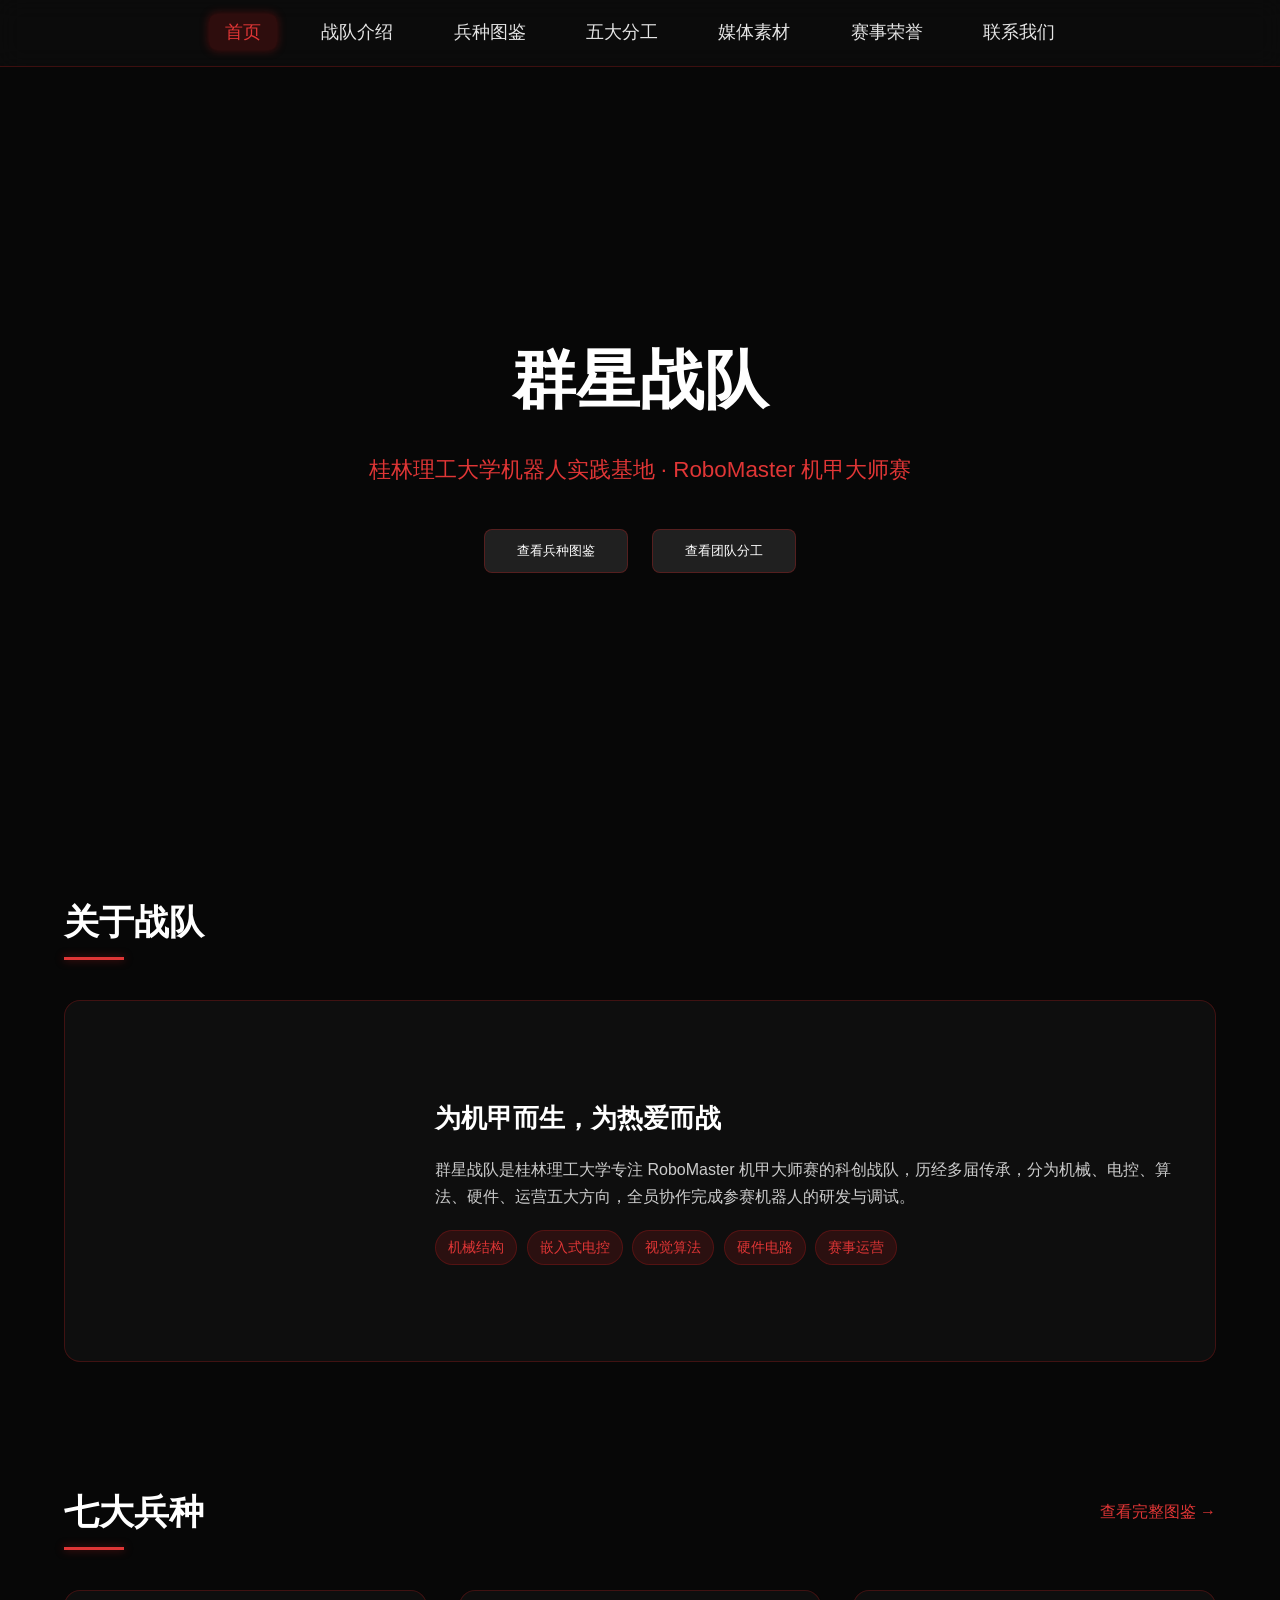
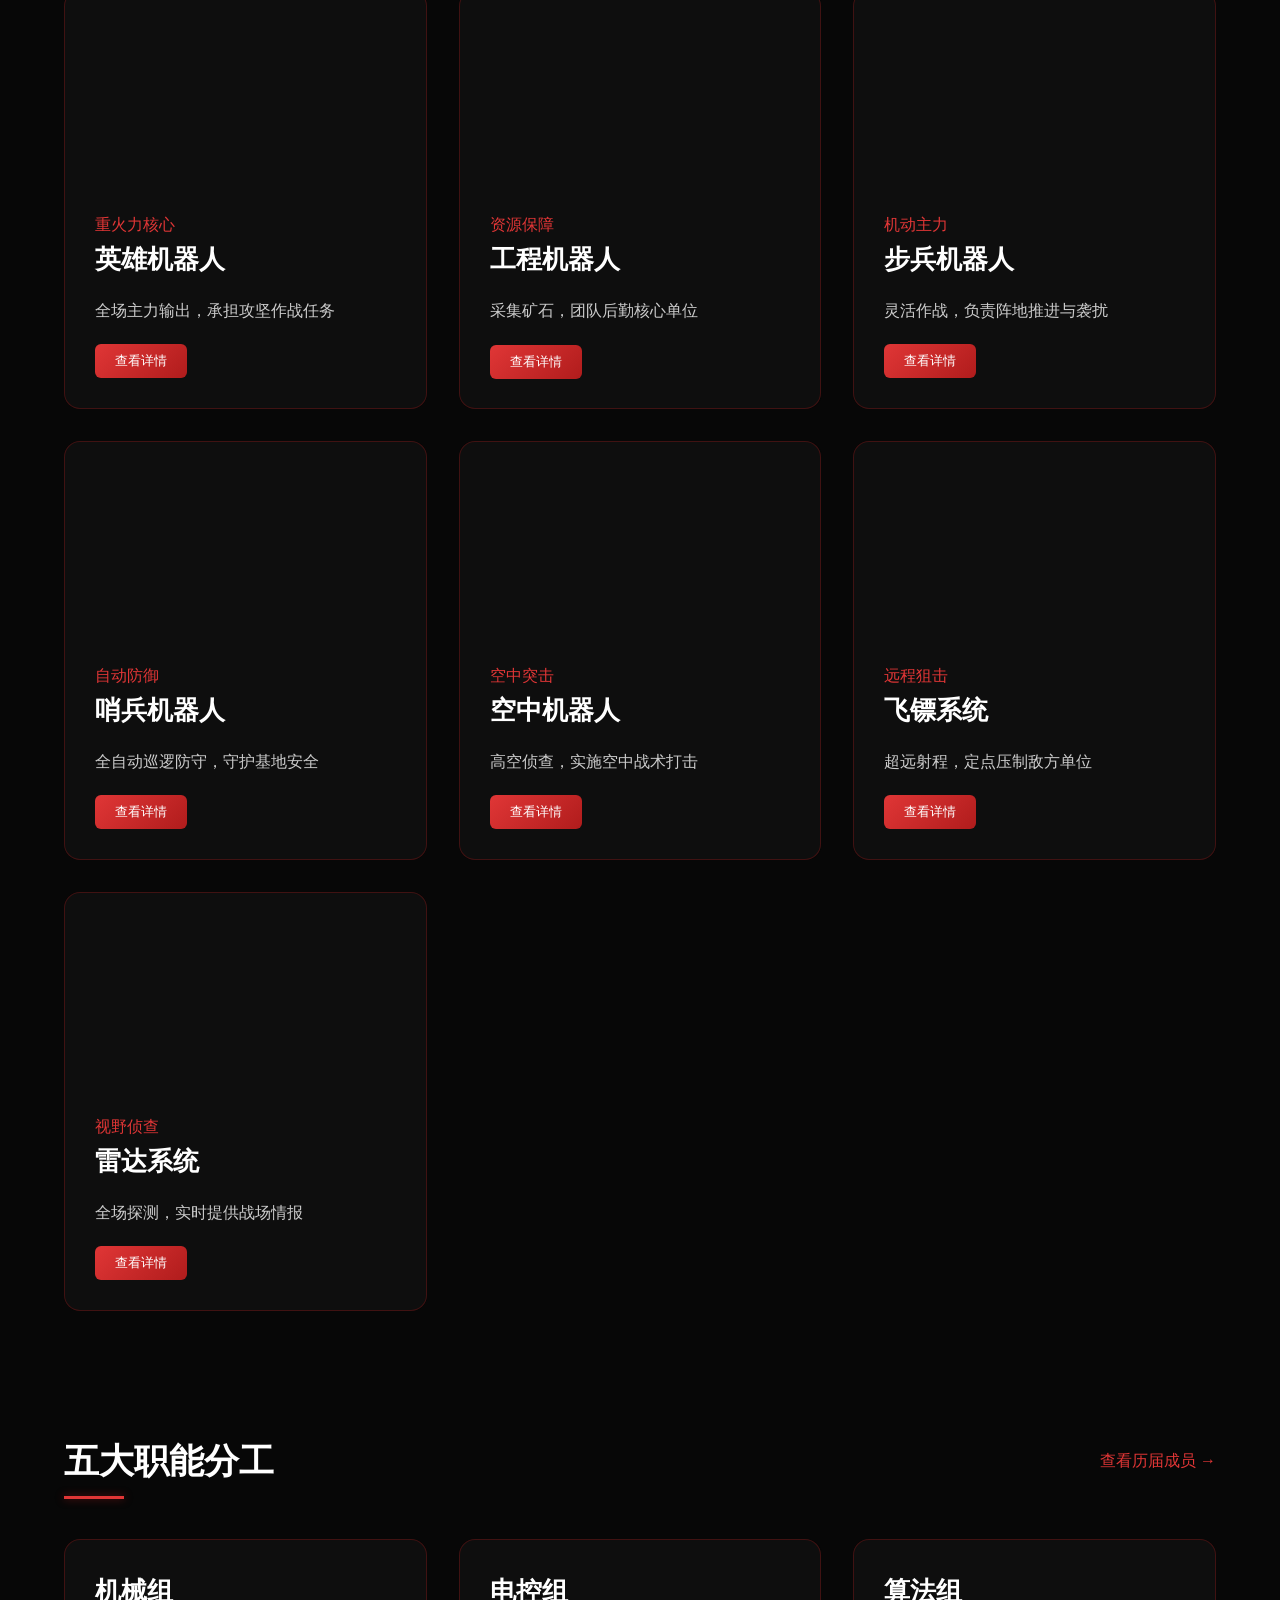
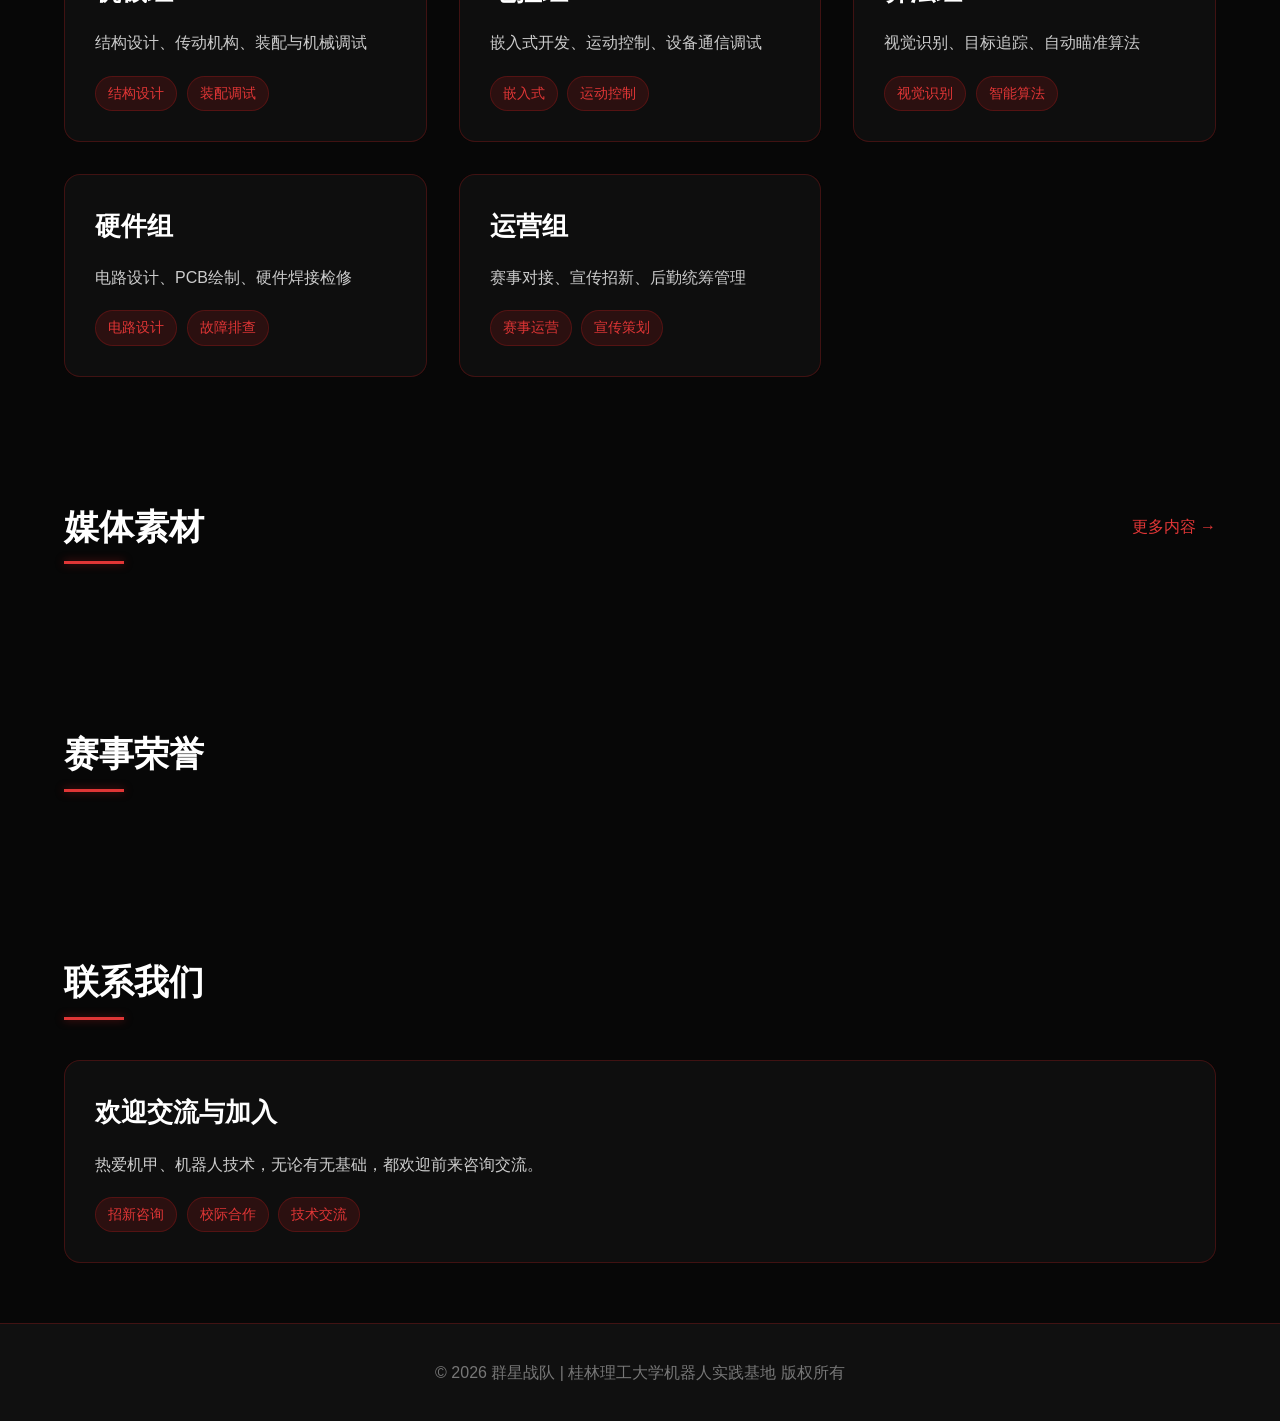
==== index.html @ fbb429b9 "Update index.html" ====
<!DOCTYPE html> 
<html lang="zh-CN">
<head>
    <meta charset="UTF-8">
    <meta name="viewport" content="width=device-width, initial-scale=1.0">
    <title>群星战队 | 桂林理工大学机器人实践基地</title>
    <link rel="stylesheet" href="style.css">
</head>
<body>
<header>
    <nav>
        <a href="#home" class="active">首页</a>
        <a href="#team">战队介绍</a>
        <a href="robots.html">兵种图鉴</a>
        <a href="members.html">五大分工</a>
        <a href="#media">媒体素材</a>
        <a href="#honor">赛事荣誉</a>
        <a href="#contact">联系我们</a>
    </nav>
</header>

<section id="home" style="min-height: 85vh; display: flex; flex-direction: column; align-items: center; justify-content: center; text-align: center; padding: 2rem;">
    <h1 style="font-size: 4rem; color: #fff; margin-bottom: 1rem;">群星战队</h1>
    <p style="font-size: 1.4rem; color: #e03636; margin-bottom: 2.5rem;">桂林理工大学机器人实践基地 · RoboMaster 机甲大师赛</p>
    <div style="display: flex; gap: 1.5rem; flex-wrap: wrap;">
        <button class="btn-secondary" onclick="location.href='robots.html'">查看兵种图鉴</button>
        <button class="btn-secondary" onclick="location.href='members.html'">查看团队分工</button>
    </div>
</section>

<section id="team">
    <div class="section-head">
        <h2 class="section-title">关于战队</h2>
    </div>
    <div class="common-card" style="display: flex; gap: 2.5rem; flex-wrap: wrap; align-items: center;">
        <div style="width: 300px; height: 300px; border-radius: 12px; background: url(图片文件夹/战队图.png) center/cover;"></div>
        <div style="flex: 1; min-width: 300px;">
            <h3 class="card-title">为机甲而生，为热爱而战</h3>
            <p class="card-desc">群星战队是桂林理工大学专注 RoboMaster 机甲大师赛的科创战队，历经多届传承，分为机械、电控、算法、硬件、运营五大方向，全员协作完成参赛机器人的研发与调试。</p>
            <div class="tag-group">
                <span class="tag">机械结构</span>
                <span class="tag">嵌入式电控</span>
                <span class="tag">视觉算法</span>
                <span class="tag">硬件电路</span>
                <span class="tag">赛事运营</span>
            </div>
        </div>
    </div>
</section>

<section id="robot">
    <div class="section-head">
        <h2 class="section-title">七大兵种</h2>
        <a href="robots.html" class="more-link">查看完整图鉴 →</a>
    </div>
    <div class="grid-layout">
        <div class="common-card" onclick="location.href='hero.html'">
            <div style="height: 200px; border-radius: 12px 12px 0 0; background: url(图片文件夹/英雄.png) center/cover; margin: -30px -30px 20px;"></div>
            <p style="color: #e03636;">重火力核心</p>
            <h3 class="card-title">英雄机器人</h3>
            <p class="card-desc">全场主力输出，承担攻坚作战任务</p>
            <button class="btn-primary">查看详情</button>
        </div>
        <div class="common-card" onclick="location.href='engineer.html'">
            <div style="height: 200px; border-radius: 12px 12px 0 0; background: url(图片文件夹/工程.png) center/cover; margin: -30px -30px 20px;"></div>
            <p style="color: #e03636;">资源保障</p>
            <h3 class="card-title">工程机器人</h3>
            <p class="card-desc">采集矿石，团队后勤核心单位</p>
            <button class="btn-primary">查看详情</button>
        </div>
        <div class="common-card" onclick="location.href='infantry.html'">
            <div style="height: 200px; border-radius: 12px 12px 0 0; background: url(图片文件夹/步兵.png) center/cover; margin: -30px -30px 20px;"></div>
            <p style="color: #e03636;">机动主力</p>
            <h3 class="card-title">步兵机器人</h3>
            <p class="card-desc">灵活作战，负责阵地推进与袭扰</p>
            <button class="btn-primary">查看详情</button>
        </div>
        <div class="common-card" onclick="location.href='sentry.html'">
            <div style="height: 200px; border-radius: 12px 12px 0 0; background: url(图片文件夹/哨兵.png) center/cover; margin: -30px -30px 20px;"></div>
            <p style="color: #e03636;">自动防御</p>
            <h3 class="card-title">哨兵机器人</h3>
            <p class="card-desc">全自动巡逻防守，守护基地安全</p>
            <button class="btn-primary">查看详情</button>
        </div>
        <div class="common-card" onclick="location.href='aerial.html'">
            <div style="height: 200px; border-radius: 12px 12px 0 0; background: url(图片文件夹/无人机.png) center/cover; margin: -30px -30px 20px;"></div>
            <p style="color: #e03636;">空中突击</p>
            <h3 class="card-title">空中机器人</h3>
            <p class="card-desc">高空侦查，实施空中战术打击</p>
            <button class="btn-primary">查看详情</button>
        </div>
        <div class="common-card" onclick="location.href='dart.html'">
            <div style="height: 200px; border-radius: 12px 12px 0 0; background: url(图片文件夹/飞镖.png) center/cover; margin: -30px -30px 20px;"></div>
            <p style="color: #e03636;">远程狙击</p>
            <h3 class="card-title">飞镖系统</h3>
            <p class="card-desc">超远射程，定点压制敌方单位</p>
            <button class="btn-primary">查看详情</button>
        </div>
        <div class="common-card" onclick="location.href='radar.html'">
            <div style="height: 200px; border-radius: 12px 12px 0 0; background: url(图片文件夹/雷达正面.png) center/cover; margin: -30px -30px 20px;"></div>
            <p style="color: #e03636;">视野侦查</p>
            <h3 class="card-title">雷达系统</h3>
            <p class="card-desc">全场探测，实时提供战场情报</p>
            <button class="btn-primary">查看详情</button>
        </div>
    </div>
</section>

<section id="teamwork">
    <div class="section-head">
        <h2 class="section-title">五大职能分工</h2>
        <a href="members.html" class="more-link">查看历届成员 →</a>
    </div>
    <div class="grid-layout">
        <div class="common-card" onclick="location.href='members.html#mechanical'">
            <h3 class="card-title">机械组</h3>
            <p class="card-desc">结构设计、传动机构、装配与机械调试</p>
            <div class="tag-group">
                <span class="tag">结构设计</span>
                <span class="tag">装配调试</span>
            </div>
        </div>
        <div class="common-card" onclick="location.href='members.html#control'">
            <h3 class="card-title">电控组</h3>
            <p class="card-desc">嵌入式开发、运动控制、设备通信调试</p>
            <div class="tag-group">
                <span class="tag">嵌入式</span>
                <span class="tag">运动控制</span>
            </div>
        </div>
        <div class="common-card" onclick="location.href='members.html#algorithm'">
            <h3 class="card-title">算法组</h3>
            <p class="card-desc">视觉识别、目标追踪、自动瞄准算法</p>
            <div class="tag-group">
                <span class="tag">视觉识别</span>
                <span class="tag">智能算法</span>
            </div>
        </div>
        <div class="common-card" onclick="location.href='members.html#hardware'">
            <h3 class="card-title">硬件组</h3>
            <p class="card-desc">电路设计、PCB绘制、硬件焊接检修</p>
            <div class="tag-group">
                <span class="tag">电路设计</span>
                <span class="tag">故障排查</span>
            </div>
        </div>
        <div class="common-card" onclick="location.href='members.html#operation'">
            <h3 class="card-title">运营组</h3>
            <p class="card-desc">赛事对接、宣传招新、后勤统筹管理</p>
            <div class="tag-group">
                <span class="tag">赛事运营</span>
                <span class="tag">宣传策划</span>
            </div>
        </div>
    </div>
</section>

<section id="media">
    <div class="section-head">
        <h2 class="section-title">媒体素材</h2>
        <a href="#" class="more-link">更多内容 →</a>
    </div>
</section>

<section id="honor">
    <div class="section-head">
        <h2 class="section-title">赛事荣誉</h2>
    </div>
</section>

<section id="contact">
    <div class="section-head">
        <h2 class="section-title">联系我们</h2>
    </div>
    <div class="common-card">
        <h3 class="card-title">欢迎交流与加入</h3>
        <p class="card-desc">热爱机甲、机器人技术，无论有无基础，都欢迎前来咨询交流。</p>
        <div class="tag-group">
            <span class="tag">招新咨询</span>
            <span class="tag">校际合作</span>
            <span class="tag">技术交流</span>
        </div>
    </div>
</section>

<footer>
    <p>© 2026 群星战队 | 桂林理工大学机器人实践基地 版权所有</p>
</footer>

</body>
</html>
---- style.css ----
/* 样式文件，普通用户请勿编辑 */
* {
    margin: 0;
    padding: 0;
    box-sizing: border-box;
    font-family: "Microsoft YaHei", sans-serif;
}

body {
    background-color: #070707;
    color: #f0f0f0;
    line-height: 1.7;
}

html {
    scroll-padding-top: 80px;
}

/* 顶部导航栏 */
header {
    background-color: rgba(12, 12, 12, 0.85);
    backdrop-filter: blur(12px);
    padding: 18px 5%;
    display: flex;
    justify-content: center;
    align-items: center;
    position: sticky;
    top: 0;
    z-index: 999;
    border-bottom: 1px solid rgba(210, 30, 30, 0.25);
}

nav a {
    color: #e5e5e5;
    text-decoration: none;
    margin: 0 12px;
    font-size: 1.1rem;
    padding: 8px 16px;
    border-radius: 8px;
    transition: 0.3s;
}

nav a:hover,
nav a.active {
    background-color: rgba(210, 30, 30, 0.18);
    color: #e03636;
    box-shadow: 0 0 10px rgba(210, 30, 30, 0.35);
}

/* 页面头部横幅 */
.page-banner {
    padding: 60px 5%;
    text-align: center;
}

.page-banner h1 {
    font-size: 3rem;
    color: #fff;
    text-shadow: 0 0 15px rgba(210, 30, 30, 0.4);
    margin-bottom: 1rem;
}

.page-banner p {
    color: #cccccc;
    font-size: 1.1rem;
    max-width: 800px;
    margin: 0 auto;
}

/* 通用板块 */
section {
    padding: 60px 5%;
}

.section-head {
    display: flex;
    justify-content: space-between;
    align-items: center;
    flex-wrap: wrap;
    gap: 1rem;
    margin-bottom: 3rem;
}

.section-title {
    font-size: 2.2rem;
    color: #fff;
    position: relative;
}

.section-title::after {
    content: "";
    position: absolute;
    left: 0;
    bottom: -8px;
    width: 60px;
    height: 3px;
    background-color: #e03636;
    box-shadow: 0 0 8px rgba(210, 30, 30, 0.5);
}

.more-link {
    color: #e03636;
    text-decoration: none;
    font-size: 1rem;
}

.more-link:hover {
    color: #ff5050;
}

/* 卡片网格布局 */
.grid-layout {
    display: grid;
    grid-template-columns: repeat(auto-fit, minmax(280px, 1fr));
    gap: 2rem;
}

/* 通用内容卡片 */
.common-card {
    background-color: rgba(18, 18, 18, 0.75);
    backdrop-filter: blur(10px);
    border: 1px solid rgba(210, 30, 30, 0.25);
    border-radius: 16px;
    padding: 30px;
    transition: 0.3s;
    cursor: pointer;
}

.common-card:hover {
    transform: translateY(-8px);
    border-color: rgba(210, 30, 30, 0.5);
    box-shadow: 0 10px 25px rgba(210, 30, 30, 0.25);
}

.card-title {
    font-size: 1.6rem;
    color: #fff;
    margin-bottom: 1rem;
}

.card-desc {
    color: #cccccc;
    font-size: 1rem;
    margin-bottom: 1.2rem;
}

/* 标签样式 */
.tag-group {
    display: flex;
    flex-wrap: wrap;
    gap: 0.6rem;
}

.tag {
    background-color: rgba(210, 30, 30, 0.15);
    color: #e03636;
    padding: 5px 12px;
    border-radius: 20px;
    font-size: 0.85rem;
    border: 1px solid rgba(210, 30, 30, 0.25);
}

/* 成员卡片 */
.member-card {
    background-color: rgba(18, 18, 18, 0.75);
    backdrop-filter: blur(10px);
    border: 1px solid rgba(210, 30, 30, 0.25);
    border-radius: 16px;
    padding: 25px;
    text-align: center;
    transition: 0.3s;
}

.member-card:hover {
    transform: translateY(-5px);
    border-color: rgba(210, 30, 30, 0.5);
    box-shadow: 0 8px 20px rgba(210, 30, 30, 0.25);
}

.member-avatar {
    width: 100px;
    height: 100px;
    border-radius: 50%;
    margin: 0 auto 15px;
    background-color: #222;
    border: 2px solid rgba(210, 30, 30, 0.3);
}

.member-name {
    font-size: 1.3rem;
    color: #fff;
    margin-bottom: 5px;
}

.member-post {
    color: #e03636;
    font-size: 0.95rem;
    margin-bottom: 10px;
}

.member-desc {
    color: #aaa;
    font-size: 0.9rem;
}

/* 按钮 */
.btn-primary {
    background: linear-gradient(135deg, #e03636, #b01c1c);
    color: #fff;
    border: none;
    padding: 8px 20px;
    border-radius: 6px;
    cursor: pointer;
    transition: 0.3s;
}

.btn-primary:hover {
    box-shadow: 0 0 12px rgba(210, 30, 30, 0.4);
}

.btn-secondary {
    background-color: rgba(255,255,255,0.1);
    color: #fff;
    border: 1px solid rgba(210, 30, 30, 0.3);
    padding: 12px 32px;
    border-radius: 8px;
    cursor: pointer;
    transition: 0.3s;
}

.btn-secondary:hover {
    background-color: rgba(210, 30, 30, 0.15);
    border-color: #e03636;
}

.back-box {
    text-align: center;
    margin: 50px 0 20px;
}

.back-btn {
    color: #e03636;
    text-decoration: none;
    font-size: 1.1rem;
    padding: 10px 25px;
    border: 1px solid #e03636;
    border-radius: 8px;
}

.back-btn:hover {
    background-color: rgba(210, 30, 30, 0.15);
}

/* 页脚 */
footer {
    background-color: #101010;
    padding: 35px 20px;
    text-align: center;
    color: #777;
    border-top: 1px solid rgba(210, 30, 30, 0.25);
}

/* 平滑滚动 */
a[href^="#"] {
    scroll-behavior: smooth;
}
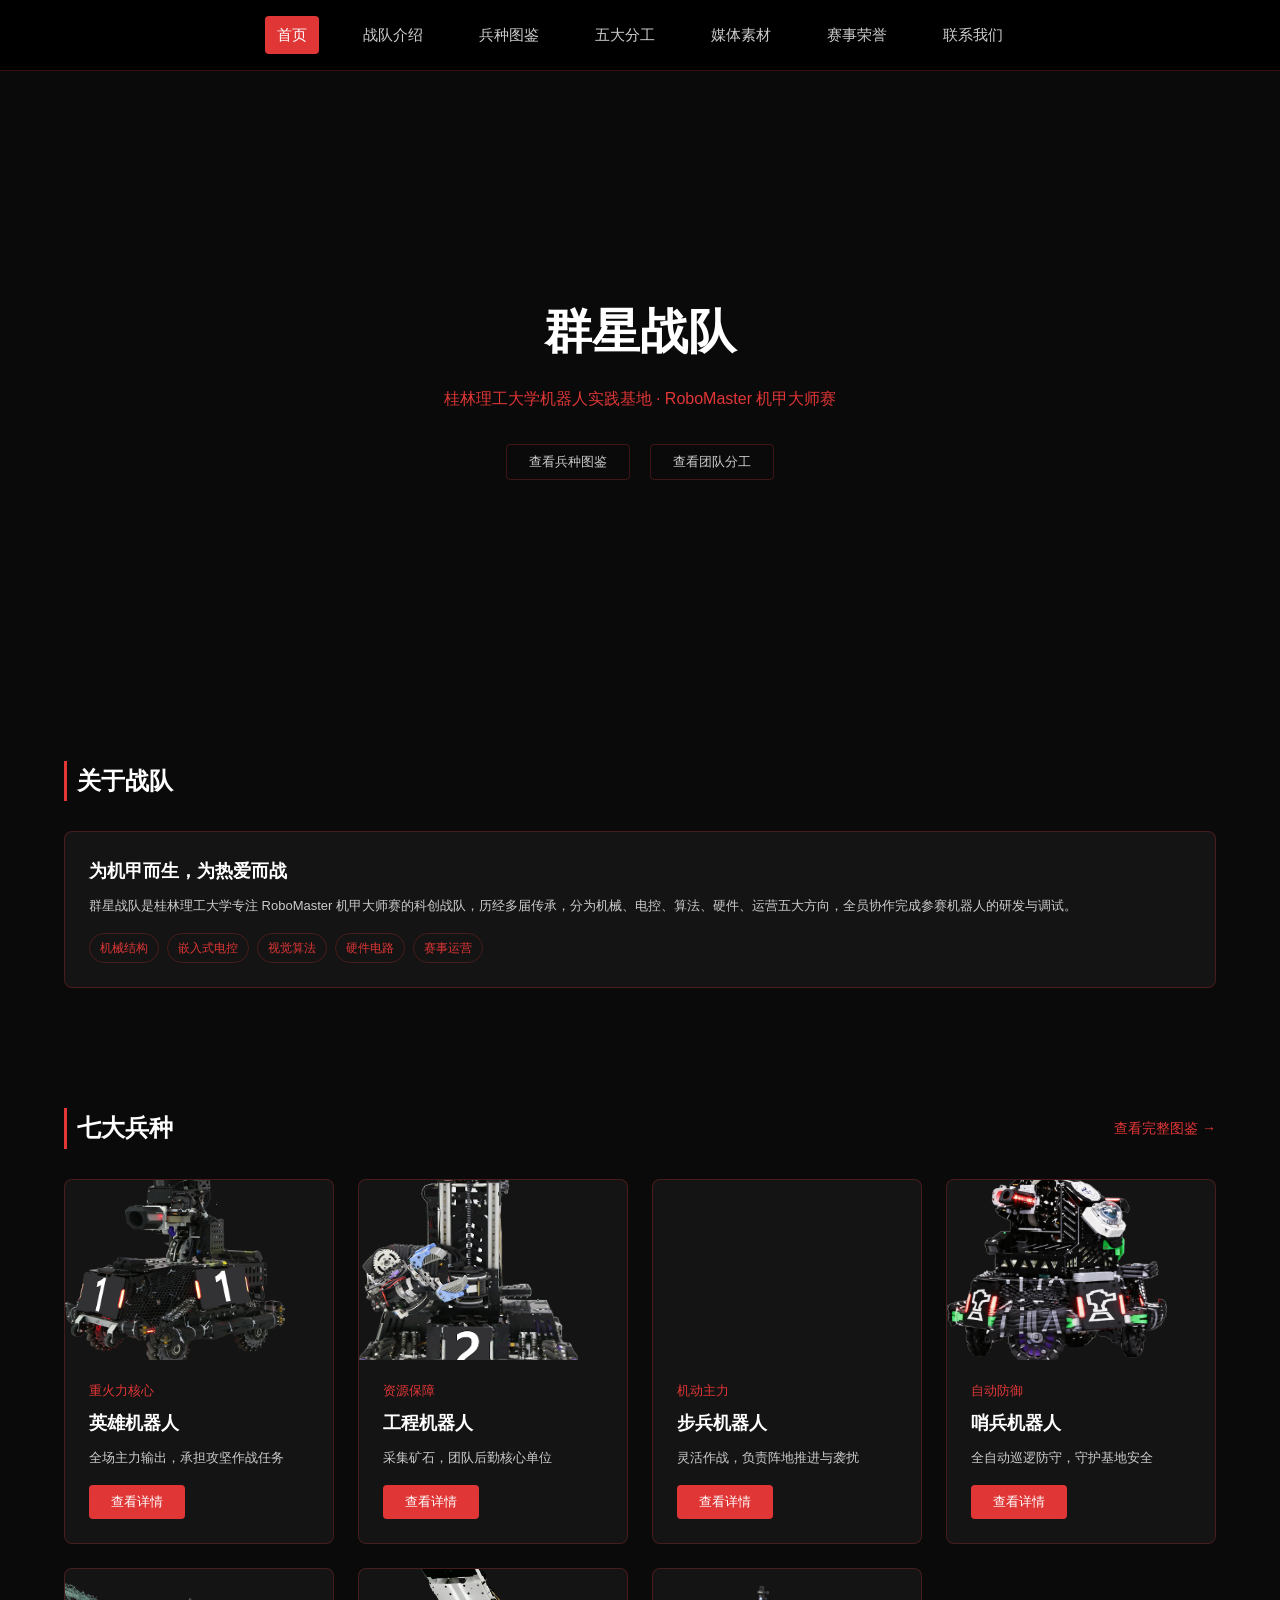
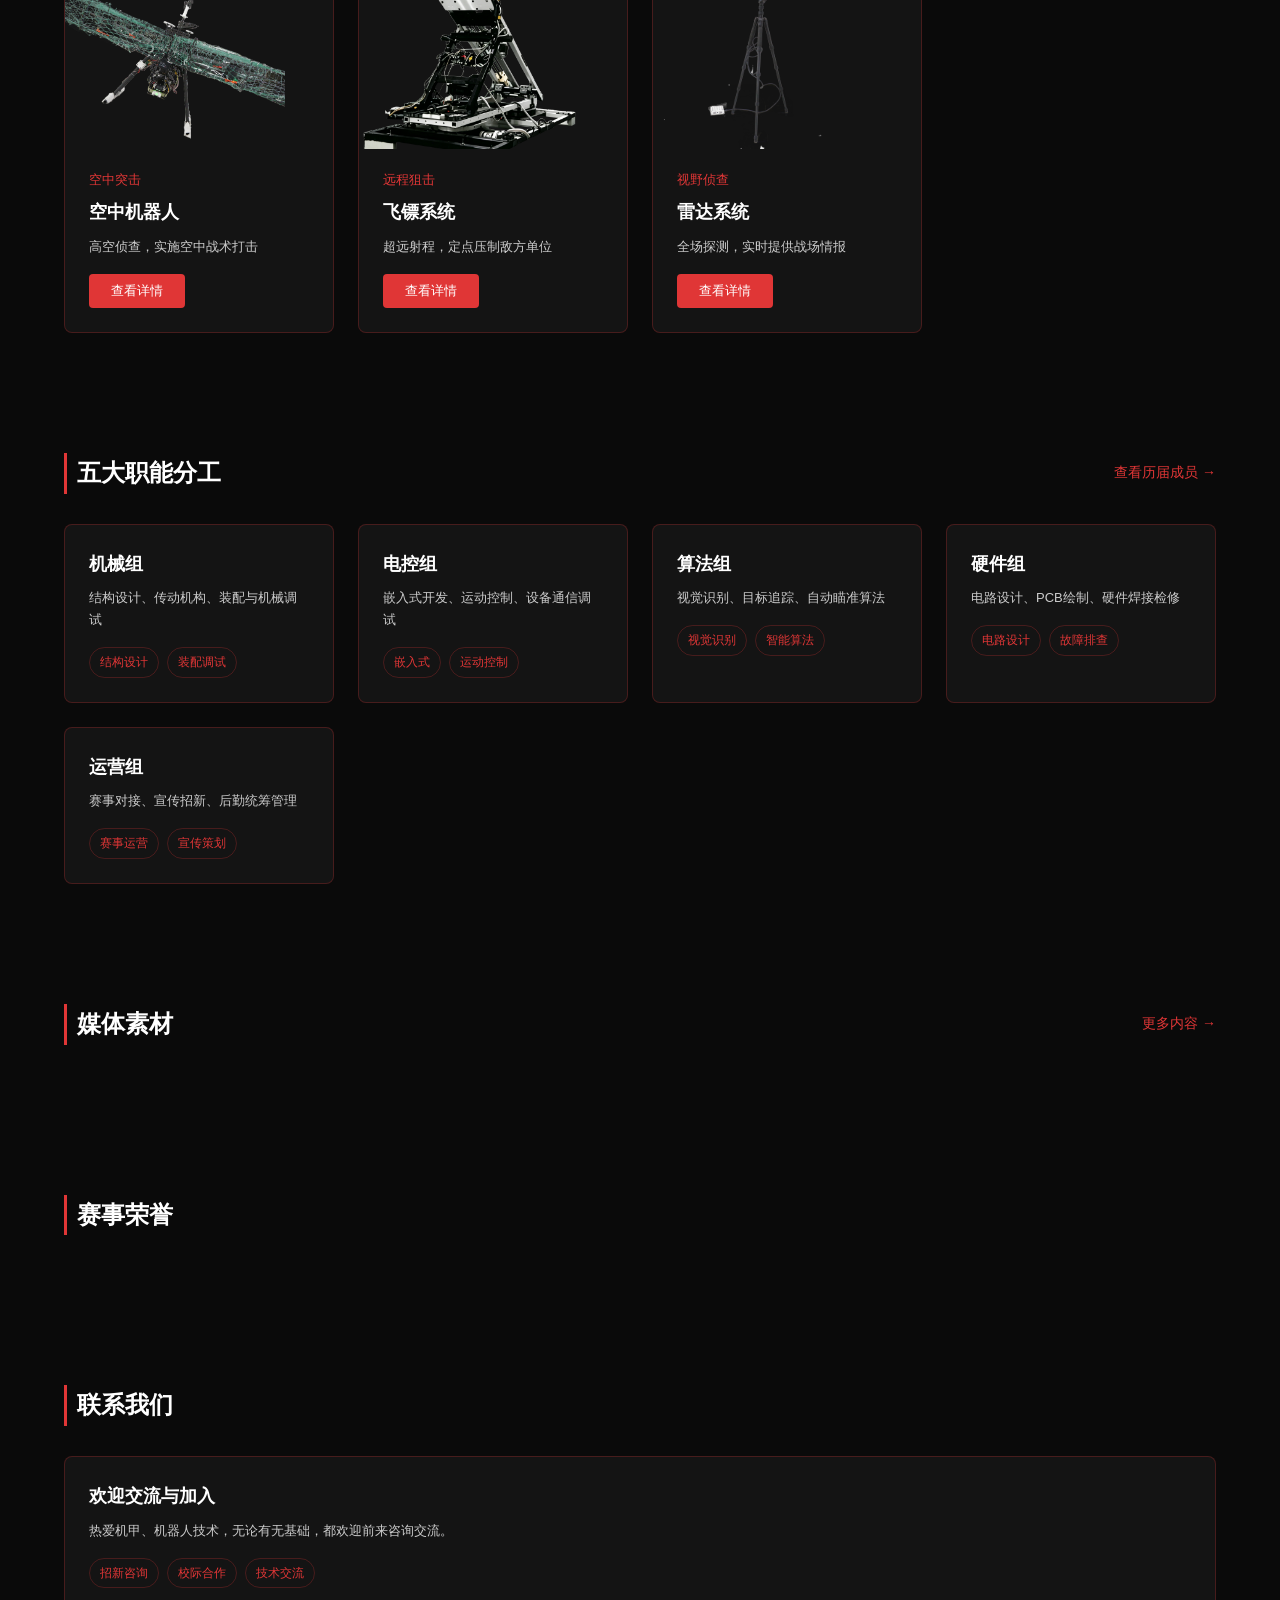
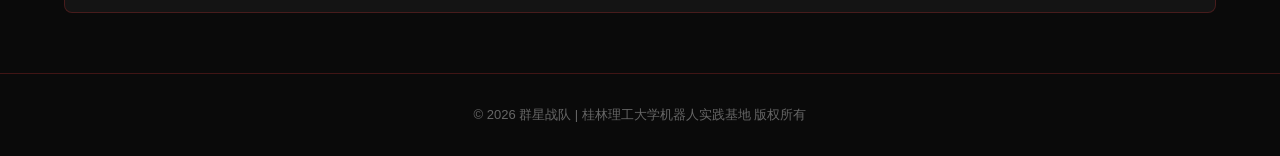
==== commit b4d48db8: "Update index.html" ====
--- a/index.html
+++ b/index.html
@@ -1,4 +1,4 @@
-<!DOCTYPE html> 
+<!DOCTYPE html>
 <html lang="zh-CN">
 <head>
     <meta charset="UTF-8">
@@ -7,112 +7,112 @@
     <link rel="stylesheet" href="style.css">
 </head>
 <body>
+<!-- 顶部导航 -->
 <header>
-    <nav>
-        <a href="#home" class="active">首页</a>
-        <a href="#team">战队介绍</a>
-        <a href="robots.html">兵种图鉴</a>
-        <a href="members.html">五大分工</a>
-        <a href="#media">媒体素材</a>
-        <a href="#honor">赛事荣誉</a>
-        <a href="#contact">联系我们</a>
-    </nav>
+    <a href="#home" class="active">首页</a>
+    <a href="#team">战队介绍</a>
+    <a href="#robot">兵种图鉴</a>
+    <a href="#teamwork">五大分工</a>
+    <a href="#media">媒体素材</a>
+    <a href="#honor">赛事荣誉</a>
+    <a href="#contact">联系我们</a>
 </header>
 
-<section id="home" style="min-height: 85vh; display: flex; flex-direction: column; align-items: center; justify-content: center; text-align: center; padding: 2rem;">
-    <h1 style="font-size: 4rem; color: #fff; margin-bottom: 1rem;">群星战队</h1>
-    <p style="font-size: 1.4rem; color: #e03636; margin-bottom: 2.5rem;">桂林理工大学机器人实践基地 · RoboMaster 机甲大师赛</p>
-    <div style="display: flex; gap: 1.5rem; flex-wrap: wrap;">
-        <button class="btn-secondary" onclick="location.href='robots.html'">查看兵种图鉴</button>
-        <button class="btn-secondary" onclick="location.href='members.html'">查看团队分工</button>
+<!-- 首屏区域 -->
+<div class="hero-banner" id="home">
+    <h1>群星战队</h1>
+    <p>桂林理工大学机器人实践基地 · RoboMaster 机甲大师赛</p>
+    <div class="hero-btn-group">
+        <button class="btn-normal" onclick="location.href='robots.html'">查看兵种图鉴</button>
+        <button class="btn-normal" onclick="location.href='members.html'">查看团队分工</button>
     </div>
-</section>
+</div>
 
+<!-- 关于战队 -->
 <section id="team">
-    <div class="section-head">
+    <div class="section-title-row">
         <h2 class="section-title">关于战队</h2>
     </div>
-    <div class="common-card" style="display: flex; gap: 2.5rem; flex-wrap: wrap; align-items: center;">
-        <div style="width: 300px; height: 300px; border-radius: 12px; background: url(图片文件夹/战队图.png) center/cover;"></div>
-        <div style="flex: 1; min-width: 300px;">
-            <h3 class="card-title">为机甲而生，为热爱而战</h3>
-            <p class="card-desc">群星战队是桂林理工大学专注 RoboMaster 机甲大师赛的科创战队，历经多届传承，分为机械、电控、算法、硬件、运营五大方向，全员协作完成参赛机器人的研发与调试。</p>
-            <div class="tag-group">
-                <span class="tag">机械结构</span>
-                <span class="tag">嵌入式电控</span>
-                <span class="tag">视觉算法</span>
-                <span class="tag">硬件电路</span>
-                <span class="tag">赛事运营</span>
-            </div>
+    <div class="common-card">
+        <h3 class="card-title">为机甲而生，为热爱而战</h3>
+        <p class="card-desc">群星战队是桂林理工大学专注 RoboMaster 机甲大师赛的科创战队，历经多届传承，分为机械、电控、算法、硬件、运营五大方向，全员协作完成参赛机器人的研发与调试。</p>
+        <div class="tag-group">
+            <span class="tag">机械结构</span>
+            <span class="tag">嵌入式电控</span>
+            <span class="tag">视觉算法</span>
+            <span class="tag">硬件电路</span>
+            <span class="tag">赛事运营</span>
         </div>
     </div>
 </section>
 
+<!-- 七大兵种 -->
 <section id="robot">
-    <div class="section-head">
+    <div class="section-title-row">
         <h2 class="section-title">七大兵种</h2>
-        <a href="robots.html" class="more-link">查看完整图鉴 →</a>
+        <a href="robots.html" class="section-more">查看完整图鉴 →</a>
     </div>
-    <div class="grid-layout">
+    <div class="grid-7">
         <div class="common-card" onclick="location.href='hero.html'">
-            <div style="height: 200px; border-radius: 12px 12px 0 0; background: url(图片文件夹/英雄.png) center/cover; margin: -30px -30px 20px;"></div>
-            <p style="color: #e03636;">重火力核心</p>
+            <div class="card-img-top" style="background-image: url(assets/英雄.png);"></div>
+            <p class="card-subtitle">重火力核心</p>
             <h3 class="card-title">英雄机器人</h3>
             <p class="card-desc">全场主力输出，承担攻坚作战任务</p>
-            <button class="btn-primary">查看详情</button>
+            <button class="btn-red">查看详情</button>
         </div>
         <div class="common-card" onclick="location.href='engineer.html'">
-            <div style="height: 200px; border-radius: 12px 12px 0 0; background: url(图片文件夹/工程.png) center/cover; margin: -30px -30px 20px;"></div>
-            <p style="color: #e03636;">资源保障</p>
+            <div class="card-img-top" style="background-image: url(assets/工程.png);"></div>
+            <p class="card-subtitle">资源保障</p>
             <h3 class="card-title">工程机器人</h3>
             <p class="card-desc">采集矿石，团队后勤核心单位</p>
-            <button class="btn-primary">查看详情</button>
+            <button class="btn-red">查看详情</button>
         </div>
         <div class="common-card" onclick="location.href='infantry.html'">
-            <div style="height: 200px; border-radius: 12px 12px 0 0; background: url(图片文件夹/步兵.png) center/cover; margin: -30px -30px 20px;"></div>
-            <p style="color: #e03636;">机动主力</p>
+            <div class="card-img-top" style="background-image: url(assets/步兵.png);"></div>
+            <p class="card-subtitle">机动主力</p>
             <h3 class="card-title">步兵机器人</h3>
             <p class="card-desc">灵活作战，负责阵地推进与袭扰</p>
-            <button class="btn-primary">查看详情</button>
+            <button class="btn-red">查看详情</button>
         </div>
         <div class="common-card" onclick="location.href='sentry.html'">
-            <div style="height: 200px; border-radius: 12px 12px 0 0; background: url(图片文件夹/哨兵.png) center/cover; margin: -30px -30px 20px;"></div>
-            <p style="color: #e03636;">自动防御</p>
+            <div class="card-img-top" style="background-image: url(assets/哨兵.png);"></div>
+            <p class="card-subtitle">自动防御</p>
             <h3 class="card-title">哨兵机器人</h3>
             <p class="card-desc">全自动巡逻防守，守护基地安全</p>
-            <button class="btn-primary">查看详情</button>
+            <button class="btn-red">查看详情</button>
         </div>
         <div class="common-card" onclick="location.href='aerial.html'">
-            <div style="height: 200px; border-radius: 12px 12px 0 0; background: url(图片文件夹/无人机.png) center/cover; margin: -30px -30px 20px;"></div>
-            <p style="color: #e03636;">空中突击</p>
+            <div class="card-img-top" style="background-image: url(assets/无人机.png);"></div>
+            <p class="card-subtitle">空中突击</p>
             <h3 class="card-title">空中机器人</h3>
             <p class="card-desc">高空侦查，实施空中战术打击</p>
-            <button class="btn-primary">查看详情</button>
+            <button class="btn-red">查看详情</button>
         </div>
         <div class="common-card" onclick="location.href='dart.html'">
-            <div style="height: 200px; border-radius: 12px 12px 0 0; background: url(图片文件夹/飞镖.png) center/cover; margin: -30px -30px 20px;"></div>
-            <p style="color: #e03636;">远程狙击</p>
+            <div class="card-img-top" style="background-image: url(assets/飞镖.png);"></div>
+            <p class="card-subtitle">远程狙击</p>
             <h3 class="card-title">飞镖系统</h3>
             <p class="card-desc">超远射程，定点压制敌方单位</p>
-            <button class="btn-primary">查看详情</button>
+            <button class="btn-red">查看详情</button>
         </div>
         <div class="common-card" onclick="location.href='radar.html'">
-            <div style="height: 200px; border-radius: 12px 12px 0 0; background: url(图片文件夹/雷达正面.png) center/cover; margin: -30px -30px 20px;"></div>
-            <p style="color: #e03636;">视野侦查</p>
+            <div class="card-img-top" style="background-image: url(assets/雷达正面.png);"></div>
+            <p class="card-subtitle">视野侦查</p>
             <h3 class="card-title">雷达系统</h3>
             <p class="card-desc">全场探测，实时提供战场情报</p>
-            <button class="btn-primary">查看详情</button>
+            <button class="btn-red">查看详情</button>
         </div>
     </div>
 </section>
 
+<!-- 五大职能分工 -->
 <section id="teamwork">
-    <div class="section-head">
+    <div class="section-title-row">
         <h2 class="section-title">五大职能分工</h2>
-        <a href="members.html" class="more-link">查看历届成员 →</a>
+        <a href="members.html" class="section-more">查看历届成员 →</a>
     </div>
-    <div class="grid-layout">
-        <div class="common-card" onclick="location.href='members.html#mechanical'">
+    <div class="grid-5">
+        <div class="common-card">
             <h3 class="card-title">机械组</h3>
             <p class="card-desc">结构设计、传动机构、装配与机械调试</p>
             <div class="tag-group">
@@ -120,7 +120,7 @@
                 <span class="tag">装配调试</span>
             </div>
         </div>
-        <div class="common-card" onclick="location.href='members.html#control'">
+        <div class="common-card">
             <h3 class="card-title">电控组</h3>
             <p class="card-desc">嵌入式开发、运动控制、设备通信调试</p>
             <div class="tag-group">
@@ -128,7 +128,7 @@
                 <span class="tag">运动控制</span>
             </div>
         </div>
-        <div class="common-card" onclick="location.href='members.html#algorithm'">
+        <div class="common-card">
             <h3 class="card-title">算法组</h3>
             <p class="card-desc">视觉识别、目标追踪、自动瞄准算法</p>
             <div class="tag-group">
@@ -136,7 +136,7 @@
                 <span class="tag">智能算法</span>
             </div>
         </div>
-        <div class="common-card" onclick="location.href='members.html#hardware'">
+        <div class="common-card">
             <h3 class="card-title">硬件组</h3>
             <p class="card-desc">电路设计、PCB绘制、硬件焊接检修</p>
             <div class="tag-group">
@@ -144,7 +144,7 @@
                 <span class="tag">故障排查</span>
             </div>
         </div>
-        <div class="common-card" onclick="location.href='members.html#operation'">
+        <div class="common-card">
             <h3 class="card-title">运营组</h3>
             <p class="card-desc">赛事对接、宣传招新、后勤统筹管理</p>
             <div class="tag-group">
@@ -155,21 +155,24 @@
     </div>
 </section>
 
+<!-- 媒体素材 -->
 <section id="media">
-    <div class="section-head">
+    <div class="section-title-row">
         <h2 class="section-title">媒体素材</h2>
-        <a href="#" class="more-link">更多内容 →</a>
+        <a href="#" class="section-more">更多内容 →</a>
     </div>
 </section>
 
+<!-- 赛事荣誉 -->
 <section id="honor">
-    <div class="section-head">
+    <div class="section-title-row">
         <h2 class="section-title">赛事荣誉</h2>
     </div>
 </section>
 
+<!-- 联系我们 -->
 <section id="contact">
-    <div class="section-head">
+    <div class="section-title-row">
         <h2 class="section-title">联系我们</h2>
     </div>
     <div class="common-card">
@@ -184,8 +187,7 @@
 </section>
 
 <footer>
-    <p>© 2026 群星战队 | 桂林理工大学机器人实践基地 版权所有</p>
+    © 2026 群星战队 | 桂林理工大学机器人实践基地 版权所有
 </footer>
-
 </body>
 </html>
--- a/style.css
+++ b/style.css
@@ -1,266 +1,240 @@
-/* 样式文件，普通用户请勿编辑 */
+/* 战队官网全局样式 · 普通使用者禁止编辑此文件 */
 * {
     margin: 0;
     padding: 0;
     box-sizing: border-box;
     font-family: "Microsoft YaHei", sans-serif;
 }
-
+:root {
+    --red-main: #e03636;
+    --bg-page: #0a0a0a;
+    --bg-card: #141414;
+    --text-white: #ffffff;
+    --text-gray: #cccccc;
+    --border-red: rgba(224, 54, 54, 0.25);
+}
 body {
-    background-color: #070707;
-    color: #f0f0f0;
+    background-color: var(--bg-page);
+    color: var(--text-gray);
     line-height: 1.7;
 }
-
 html {
-    scroll-padding-top: 80px;
+    scroll-padding-top: 70px;
 }
 
 /* 顶部导航栏 */
 header {
-    background-color: rgba(12, 12, 12, 0.85);
-    backdrop-filter: blur(12px);
-    padding: 18px 5%;
+    background-color: #000000;
+    padding: 16px 5%;
     display: flex;
     justify-content: center;
-    align-items: center;
+    gap: 32px;
     position: sticky;
     top: 0;
-    z-index: 999;
-    border-bottom: 1px solid rgba(210, 30, 30, 0.25);
-}
-
-nav a {
-    color: #e5e5e5;
+    z-index: 99;
+    border-bottom: 1px solid var(--border-red);
+}
+header a {
+    color: var(--text-gray);
     text-decoration: none;
-    margin: 0 12px;
-    font-size: 1.1rem;
-    padding: 8px 16px;
-    border-radius: 8px;
-    transition: 0.3s;
-}
-
-nav a:hover,
-nav a.active {
-    background-color: rgba(210, 30, 30, 0.18);
-    color: #e03636;
-    box-shadow: 0 0 10px rgba(210, 30, 30, 0.35);
-}
-
-/* 页面头部横幅 */
-.page-banner {
-    padding: 60px 5%;
-    text-align: center;
-}
-
-.page-banner h1 {
-    font-size: 3rem;
-    color: #fff;
-    text-shadow: 0 0 15px rgba(210, 30, 30, 0.4);
-    margin-bottom: 1rem;
-}
-
-.page-banner p {
-    color: #cccccc;
-    font-size: 1.1rem;
-    max-width: 800px;
-    margin: 0 auto;
+    font-size: 15px;
+    padding: 6px 12px;
+    border-radius: 4px;
+    transition: 0.25s;
+}
+header a.active {
+    background-color: var(--red-main);
+    color: white;
+}
+header a:hover {
+    color: var(--red-main);
+}
+
+/* 首页首屏大区域 */
+.hero-banner {
+    min-height: 70vh;
+    display: flex;
+    flex-direction: column;
+    align-items: center;
+    justify-content: center;
+    text-align: center;
+    padding: 40px 20px;
+}
+.hero-banner h1 {
+    font-size: 48px;
+    color: var(--text-white);
+    margin-bottom: 12px;
+}
+.hero-banner p {
+    color: var(--red-main);
+    margin-bottom: 32px;
+}
+.hero-btn-group {
+    display: flex;
+    gap: 20px;
+}
+.btn-normal {
+    padding: 8px 22px;
+    border: 1px solid var(--border-red);
+    background: transparent;
+    color: var(--text-gray);
+    border-radius: 4px;
+    cursor: pointer;
+}
+.btn-normal:hover {
+    border-color: var(--red-main);
+    color: var(--red-main);
+}
+.btn-red {
+    padding: 8px 22px;
+    background-color: var(--red-main);
+    color: white;
+    border: none;
+    border-radius: 4px;
+    cursor: pointer;
+}
+.btn-red:hover {
+    opacity: 0.9;
 }
 
 /* 通用板块 */
 section {
     padding: 60px 5%;
 }
-
-.section-head {
+.section-title-row {
     display: flex;
     justify-content: space-between;
     align-items: center;
+    margin-bottom: 30px;
+}
+.section-title {
+    font-size: 24px;
+    color: var(--text-white);
+    border-left: 3px solid var(--red-main);
+    padding-left: 10px;
+}
+.section-more {
+    color: var(--red-main);
+    font-size: 14px;
+    text-decoration: none;
+}
+
+/* 通用网格卡片布局 */
+.grid-7 {
+    display: grid;
+    grid-template-columns: repeat(auto-fit, minmax(240px, 1fr));
+    gap: 24px;
+}
+.grid-5 {
+    display: grid;
+    grid-template-columns: repeat(auto-fit, minmax(240px, 1fr));
+    gap: 24px;
+}
+.common-card {
+    background-color: var(--bg-card);
+    border: 1px solid var(--border-red);
+    border-radius: 8px;
+    padding: 24px;
+}
+.card-img-top {
+    width: 100%;
+    height: 180px;
+    border-radius: 6px 6px 0 0;
+    margin: -24px -24px 20px;
+    background-size: cover;
+    background-position: center;
+}
+.card-subtitle {
+    color: var(--red-main);
+    font-size: 13px;
+    margin-bottom: 6px;
+}
+.card-title {
+    color: var(--text-white);
+    font-size: 18px;
+    margin-bottom: 8px;
+}
+.card-desc {
+    font-size: 13px;
+    margin-bottom: 16px;
+}
+.tag-group {
+    display: flex;
     flex-wrap: wrap;
-    gap: 1rem;
-    margin-bottom: 3rem;
-}
-
-.section-title {
-    font-size: 2.2rem;
-    color: #fff;
-    position: relative;
-}
-
-.section-title::after {
-    content: "";
-    position: absolute;
-    left: 0;
-    bottom: -8px;
-    width: 60px;
-    height: 3px;
-    background-color: #e03636;
-    box-shadow: 0 0 8px rgba(210, 30, 30, 0.5);
-}
-
-.more-link {
-    color: #e03636;
-    text-decoration: none;
-    font-size: 1rem;
-}
-
-.more-link:hover {
-    color: #ff5050;
-}
-
-/* 卡片网格布局 */
-.grid-layout {
-    display: grid;
-    grid-template-columns: repeat(auto-fit, minmax(280px, 1fr));
-    gap: 2rem;
-}
-
-/* 通用内容卡片 */
-.common-card {
-    background-color: rgba(18, 18, 18, 0.75);
-    backdrop-filter: blur(10px);
-    border: 1px solid rgba(210, 30, 30, 0.25);
-    border-radius: 16px;
-    padding: 30px;
-    transition: 0.3s;
-    cursor: pointer;
-}
-
-.common-card:hover {
-    transform: translateY(-8px);
-    border-color: rgba(210, 30, 30, 0.5);
-    box-shadow: 0 10px 25px rgba(210, 30, 30, 0.25);
-}
-
-.card-title {
-    font-size: 1.6rem;
-    color: #fff;
-    margin-bottom: 1rem;
-}
-
-.card-desc {
-    color: #cccccc;
-    font-size: 1rem;
-    margin-bottom: 1.2rem;
-}
-
-/* 标签样式 */
-.tag-group {
-    display: flex;
-    flex-wrap: wrap;
-    gap: 0.6rem;
-}
-
+    gap: 8px;
+    margin-top: 12px;
+}
 .tag {
-    background-color: rgba(210, 30, 30, 0.15);
-    color: #e03636;
-    padding: 5px 12px;
+    font-size: 12px;
+    padding: 4px 10px;
+    border: 1px solid var(--border-red);
     border-radius: 20px;
-    font-size: 0.85rem;
-    border: 1px solid rgba(210, 30, 30, 0.25);
-}
-
-/* 成员卡片 */
+    color: var(--red-main);
+}
+
+/* 成员卡片专用 */
 .member-card {
-    background-color: rgba(18, 18, 18, 0.75);
-    backdrop-filter: blur(10px);
-    border: 1px solid rgba(210, 30, 30, 0.25);
-    border-radius: 16px;
-    padding: 25px;
-    text-align: center;
-    transition: 0.3s;
-}
-
-.member-card:hover {
-    transform: translateY(-5px);
-    border-color: rgba(210, 30, 30, 0.5);
-    box-shadow: 0 8px 20px rgba(210, 30, 30, 0.25);
-}
-
+    text-align: center;
+}
 .member-avatar {
     width: 100px;
     height: 100px;
     border-radius: 50%;
     margin: 0 auto 15px;
-    background-color: #222;
-    border: 2px solid rgba(210, 30, 30, 0.3);
-}
-
+    border: 2px solid var(--border-red);
+    background-size: cover;
+    background-position: center;
+}
 .member-name {
-    font-size: 1.3rem;
-    color: #fff;
+    color: white;
+    font-size: 19px;
     margin-bottom: 5px;
 }
-
 .member-post {
-    color: #e03636;
-    font-size: 0.95rem;
+    color: var(--red-main);
+    font-size: 14px;
     margin-bottom: 10px;
 }
-
 .member-desc {
+    font-size: 13px;
     color: #aaa;
-    font-size: 0.9rem;
-}
-
-/* 按钮 */
-.btn-primary {
-    background: linear-gradient(135deg, #e03636, #b01c1c);
-    color: #fff;
-    border: none;
-    padding: 8px 20px;
+}
+
+/* 子页面头部横幅 */
+.page-banner {
+    padding: 60px 5%;
+    text-align: center;
+}
+.page-banner h1 {
+    font-size: 36px;
+    color: white;
+    margin-bottom: 10px;
+}
+.page-banner p {
+    color: var(--text-gray);
+}
+
+/* 返回按钮 */
+.back-wrap {
+    text-align: center;
+    margin: 50px 0 20px;
+}
+.back-btn {
+    color: var(--red-main);
+    text-decoration: none;
+    border: 1px solid var(--red-main);
+    padding: 10px 26px;
     border-radius: 6px;
-    cursor: pointer;
-    transition: 0.3s;
-}
-
-.btn-primary:hover {
-    box-shadow: 0 0 12px rgba(210, 30, 30, 0.4);
-}
-
-.btn-secondary {
-    background-color: rgba(255,255,255,0.1);
-    color: #fff;
-    border: 1px solid rgba(210, 30, 30, 0.3);
-    padding: 12px 32px;
-    border-radius: 8px;
-    cursor: pointer;
-    transition: 0.3s;
-}
-
-.btn-secondary:hover {
-    background-color: rgba(210, 30, 30, 0.15);
-    border-color: #e03636;
-}
-
-.back-box {
-    text-align: center;
-    margin: 50px 0 20px;
-}
-
-.back-btn {
-    color: #e03636;
-    text-decoration: none;
-    font-size: 1.1rem;
-    padding: 10px 25px;
-    border: 1px solid #e03636;
-    border-radius: 8px;
-}
-
+}
 .back-btn:hover {
-    background-color: rgba(210, 30, 30, 0.15);
+    background-color: rgba(224,54,54,0.1);
 }
 
 /* 页脚 */
 footer {
-    background-color: #101010;
-    padding: 35px 20px;
-    text-align: center;
-    color: #777;
-    border-top: 1px solid rgba(210, 30, 30, 0.25);
-}
-
-/* 平滑滚动 */
-a[href^="#"] {
-    scroll-behavior: smooth;
-}+    text-align: center;
+    padding: 30px 20px;
+    border-top: 1px solid var(--border-red);
+    font-size: 13px;
+    color: #666;
+}
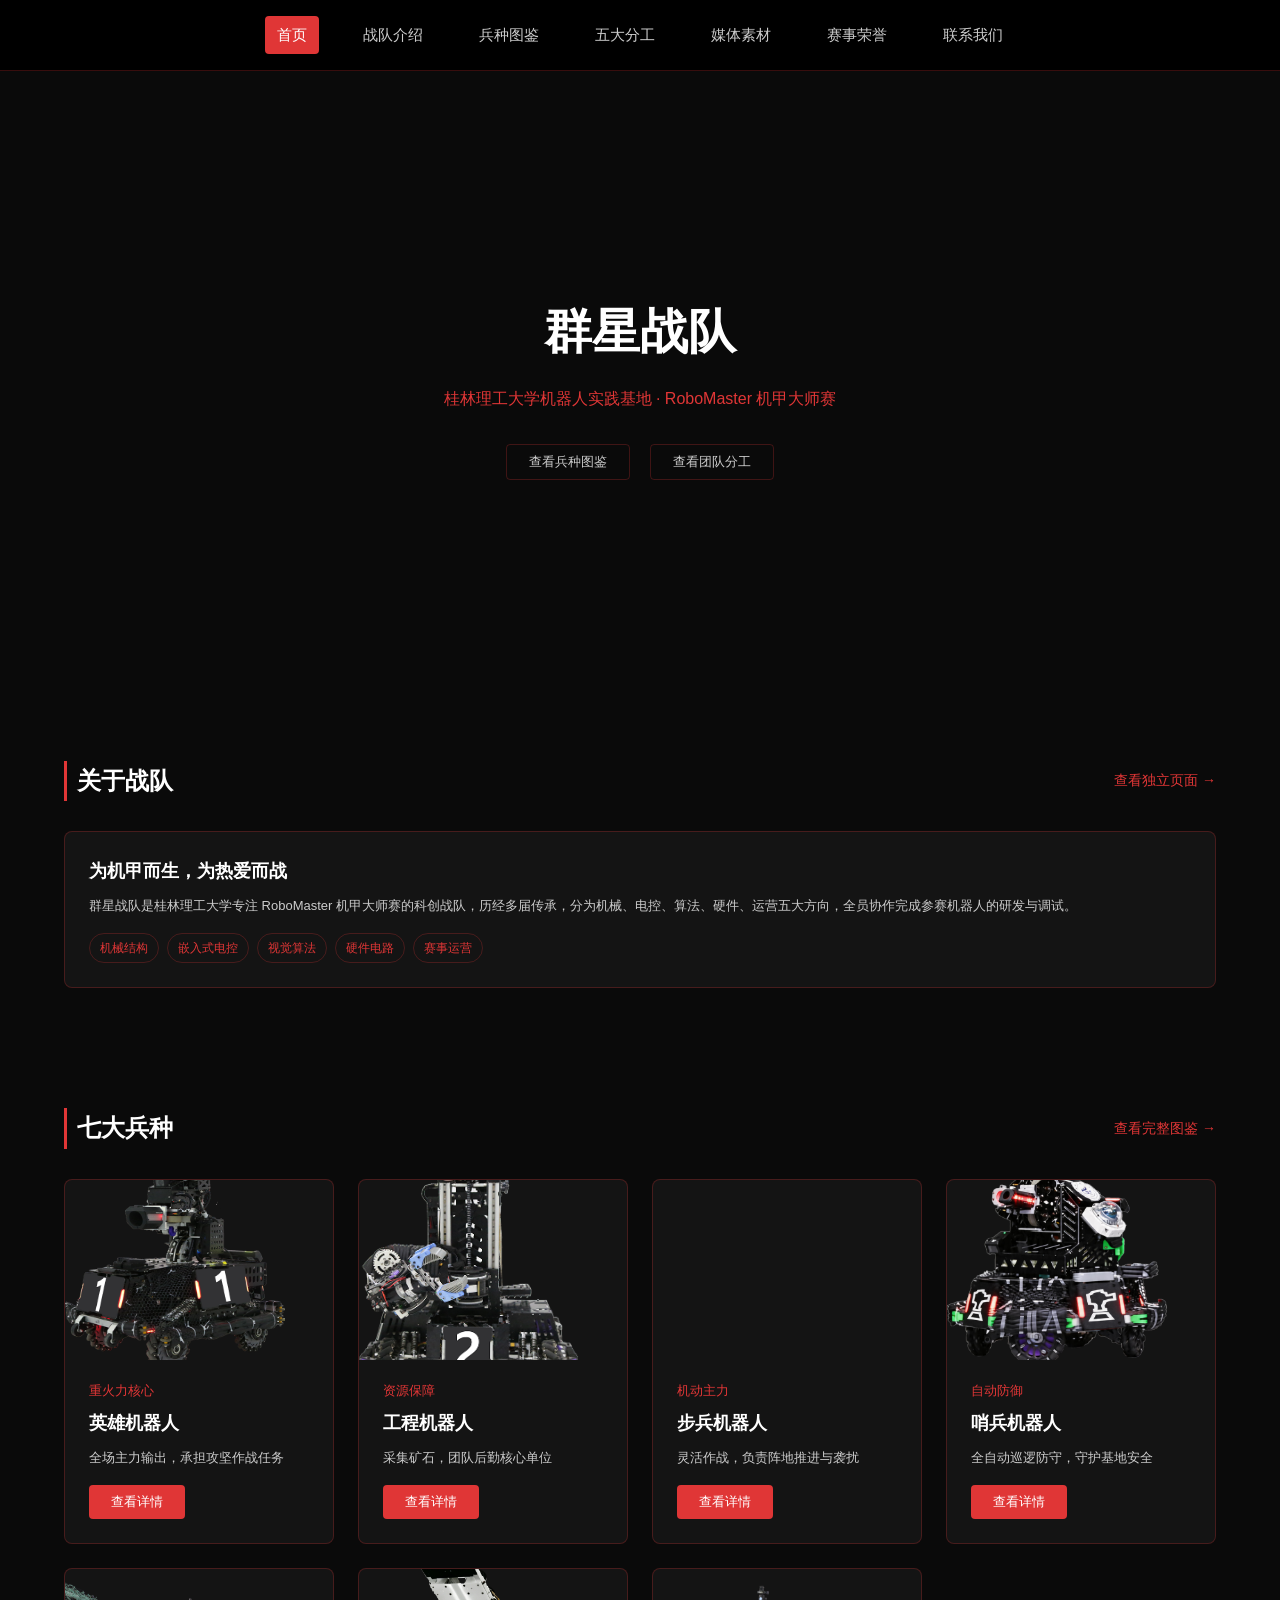
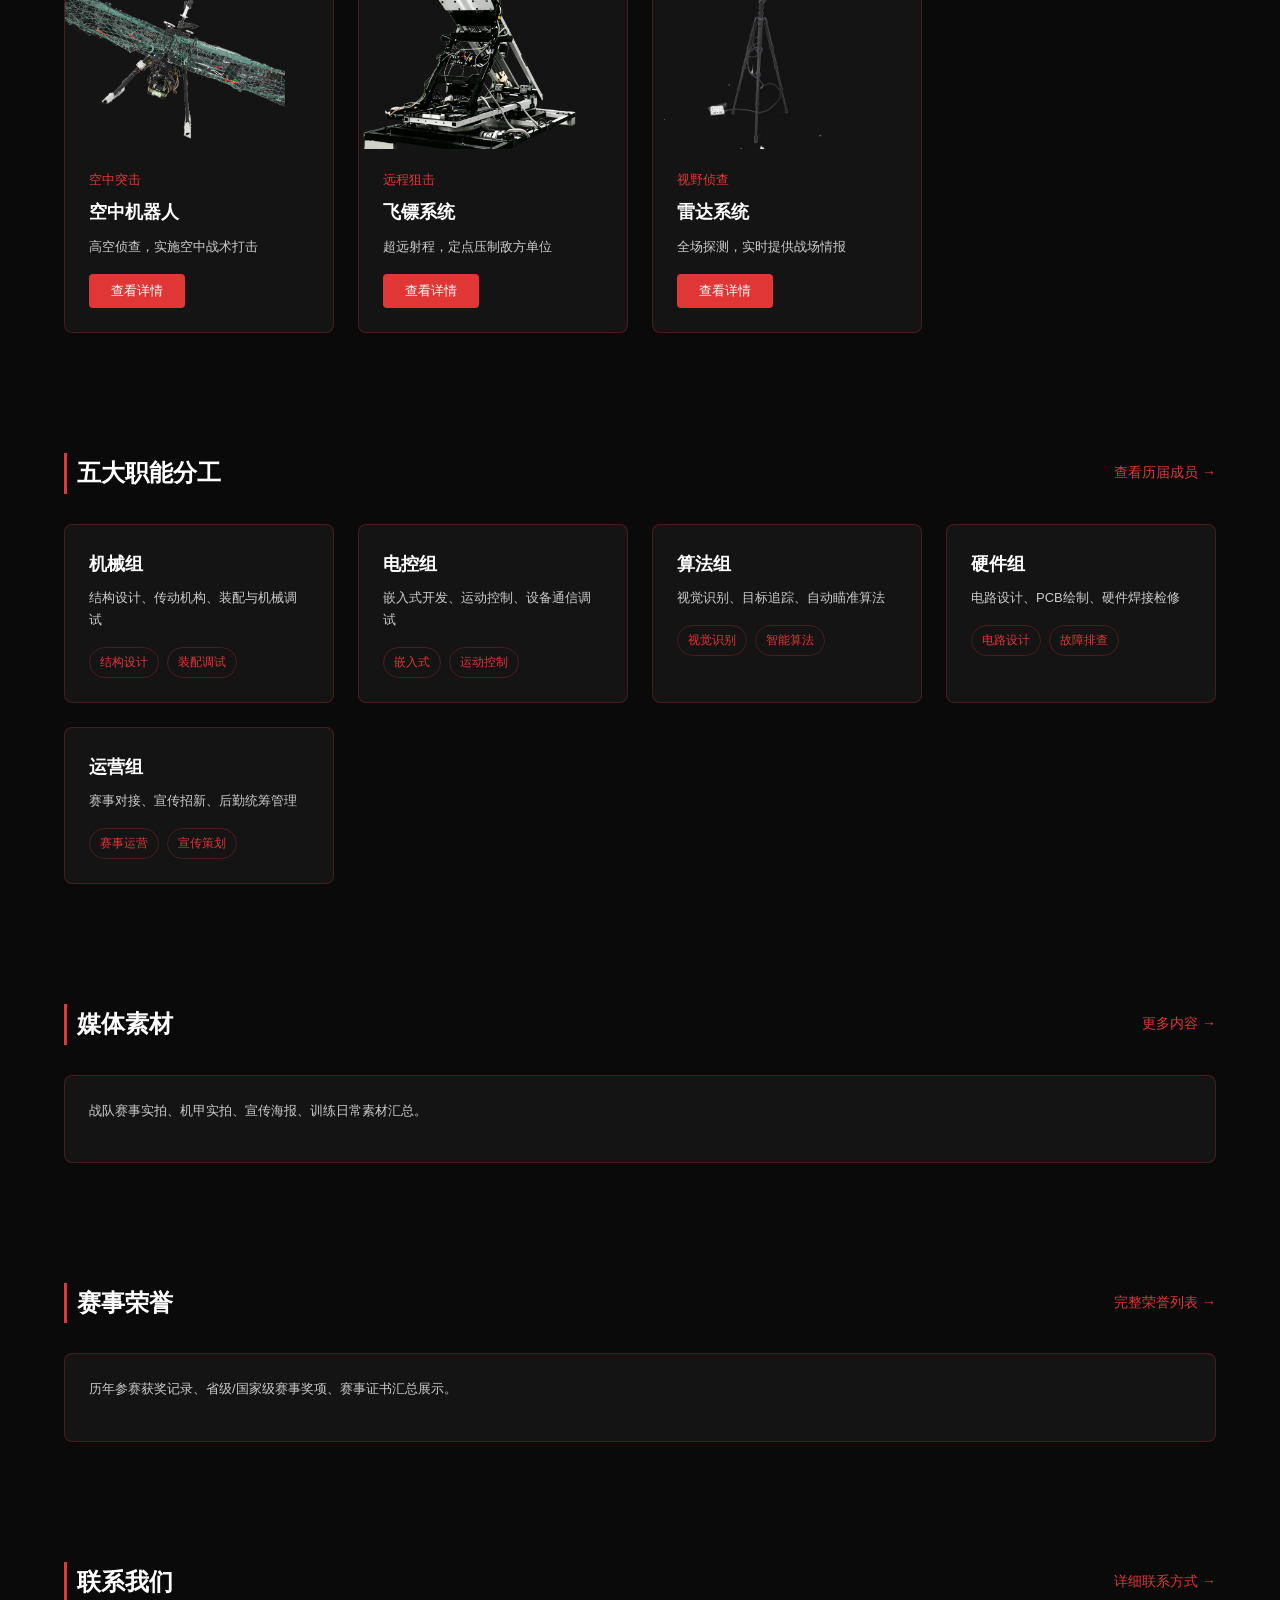
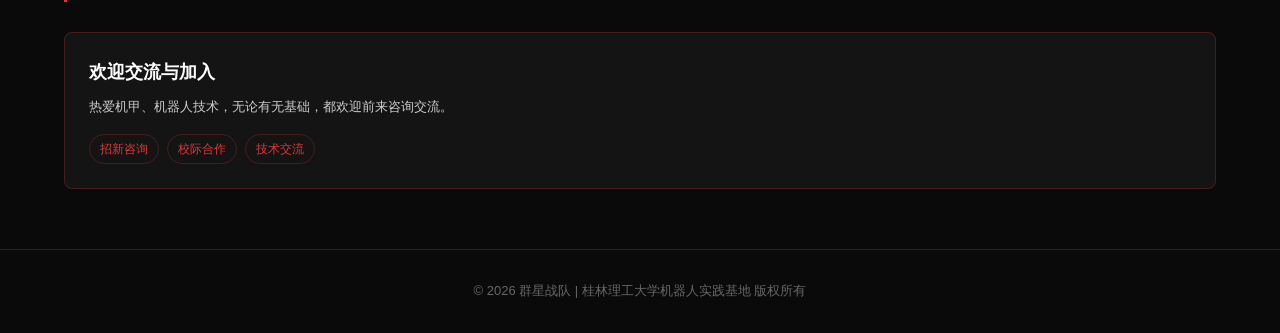
==== commit 6b193408: "Update index.html" ====
--- a/index.html
+++ b/index.html
@@ -7,7 +7,7 @@
     <link rel="stylesheet" href="style.css">
 </head>
 <body>
-<!-- 顶部导航 -->
+<!-- 首页导航：#锚点 页面内滚动 -->
 <header>
     <a href="#home" class="active">首页</a>
     <a href="#team">战队介绍</a>
@@ -18,7 +18,6 @@
     <a href="#contact">联系我们</a>
 </header>
 
-<!-- 首屏区域 -->
 <div class="hero-banner" id="home">
     <h1>群星战队</h1>
     <p>桂林理工大学机器人实践基地 · RoboMaster 机甲大师赛</p>
@@ -28,10 +27,10 @@
     </div>
 </div>
 
-<!-- 关于战队 -->
 <section id="team">
     <div class="section-title-row">
         <h2 class="section-title">关于战队</h2>
+        <a href="team.html" class="section-more">查看独立页面 →</a>
     </div>
     <div class="common-card">
         <h3 class="card-title">为机甲而生，为热爱而战</h3>
@@ -46,7 +45,6 @@
     </div>
 </section>
 
-<!-- 七大兵种 -->
 <section id="robot">
     <div class="section-title-row">
         <h2 class="section-title">七大兵种</h2>
@@ -105,7 +103,6 @@
     </div>
 </section>
 
-<!-- 五大职能分工 -->
 <section id="teamwork">
     <div class="section-title-row">
         <h2 class="section-title">五大职能分工</h2>
@@ -155,25 +152,30 @@
     </div>
 </section>
 
-<!-- 媒体素材 -->
 <section id="media">
     <div class="section-title-row">
         <h2 class="section-title">媒体素材</h2>
-        <a href="#" class="section-more">更多内容 →</a>
+        <a href="media.html" class="section-more">更多内容 →</a>
+    </div>
+    <div class="common-card">
+        <p class="card-desc">战队赛事实拍、机甲实拍、宣传海报、训练日常素材汇总。</p>
     </div>
 </section>
 
-<!-- 赛事荣誉 -->
 <section id="honor">
     <div class="section-title-row">
         <h2 class="section-title">赛事荣誉</h2>
+        <a href="honor.html" class="section-more">完整荣誉列表 →</a>
+    </div>
+    <div class="common-card">
+        <p class="card-desc">历年参赛获奖记录、省级/国家级赛事奖项、赛事证书汇总展示。</p>
     </div>
 </section>
 
-<!-- 联系我们 -->
 <section id="contact">
     <div class="section-title-row">
         <h2 class="section-title">联系我们</h2>
+        <a href="contact.html" class="section-more">详细联系方式 →</a>
     </div>
     <div class="common-card">
         <h3 class="card-title">欢迎交流与加入</h3>
